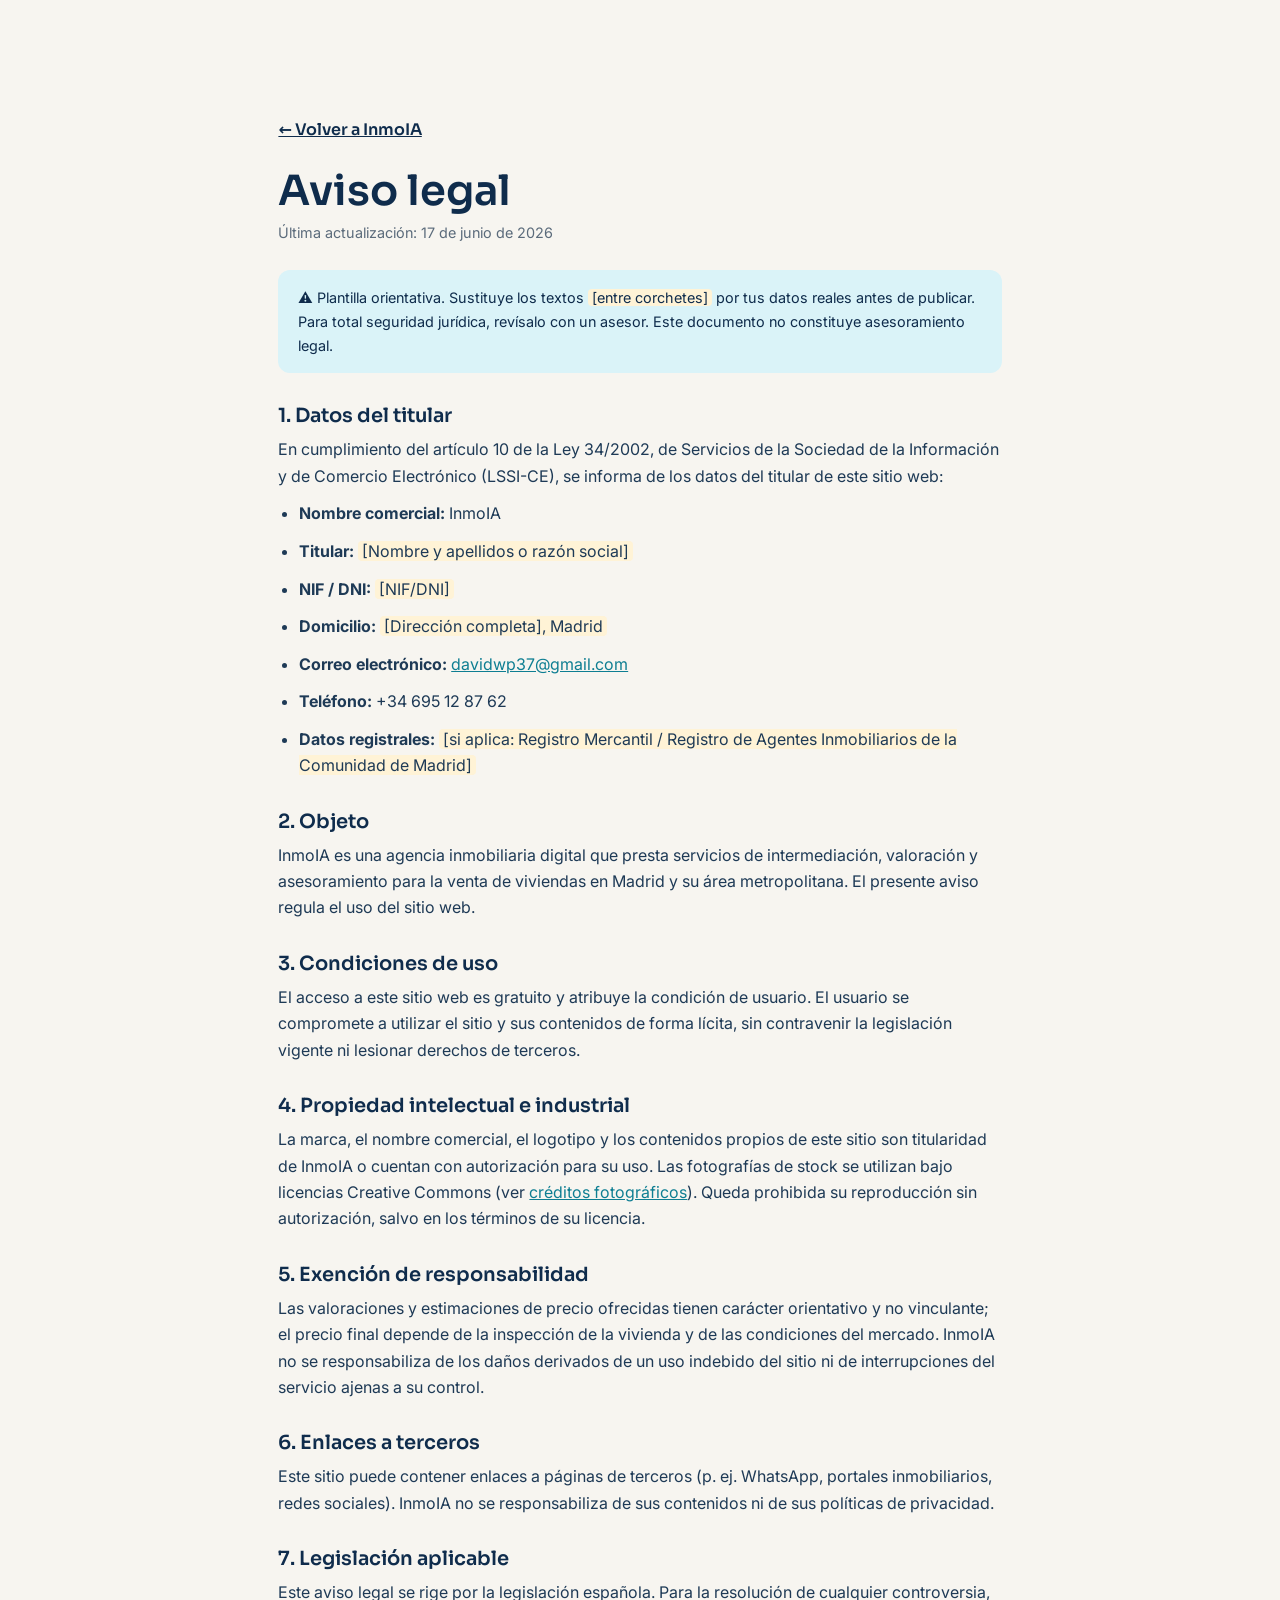
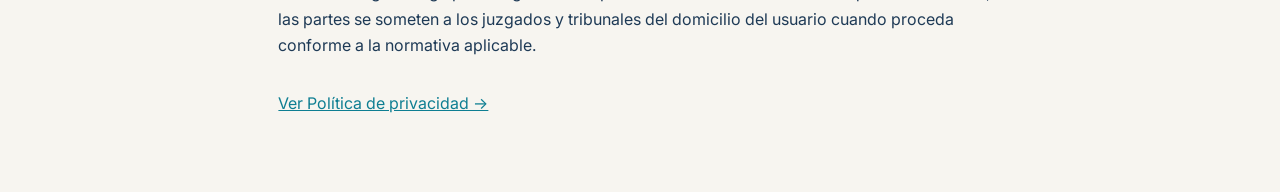
==== aviso-legal.html @ d928635d "Add InmoIA static website (v5) Sitio estatico de InmoIA (HTML/CSS/JS) listo para desplegar en Hostin" ====
<!doctype html>
<html lang="es">
<head>
  <meta charset="utf-8" />
  <meta name="viewport" content="width=device-width, initial-scale=1" />
  <title>Aviso legal · InmoIA</title>
  <meta name="description" content="Aviso legal de InmoIA, inmobiliaria digital en Madrid." />
  <link rel="icon" type="image/svg+xml" href="assets/logos/inmoia-logo-2.svg" />
  <link rel="preconnect" href="https://fonts.googleapis.com" />
  <link rel="preconnect" href="https://fonts.gstatic.com" crossorigin />
  <link href="https://fonts.googleapis.com/css2?family=Sora:wght@400;500;600;700&family=Inter:wght@400;500&display=swap" rel="stylesheet" />
  <link rel="stylesheet" href="styles.css?v=20260617" />
</head>
<body>
  <main class="legal-page">
    <a class="back-link" href="index.html">← Volver a InmoIA</a>
    <h1>Aviso legal</h1>
    <p class="updated">Última actualización: 17 de junio de 2026</p>

    <p class="note">⚠️ Plantilla orientativa. Sustituye los textos <span class="fill">[entre corchetes]</span>
      por tus datos reales antes de publicar. Para total seguridad jurídica, revísalo con un asesor.
      Este documento no constituye asesoramiento legal.</p>

    <h2>1. Datos del titular</h2>
    <p>En cumplimiento del artículo 10 de la Ley 34/2002, de Servicios de la Sociedad de la
      Información y de Comercio Electrónico (LSSI-CE), se informa de los datos del titular de este sitio web:</p>
    <ul>
      <li><strong>Nombre comercial:</strong> InmoIA</li>
      <li><strong>Titular:</strong> <span class="fill">[Nombre y apellidos o razón social]</span></li>
      <li><strong>NIF / DNI:</strong> <span class="fill">[NIF/DNI]</span></li>
      <li><strong>Domicilio:</strong> <span class="fill">[Dirección completa], Madrid</span></li>
      <li><strong>Correo electrónico:</strong> <a href="mailto:davidwp37@gmail.com">davidwp37@gmail.com</a></li>
      <li><strong>Teléfono:</strong> +34 695 12 87 62</li>
      <li><strong>Datos registrales:</strong> <span class="fill">[si aplica: Registro Mercantil / Registro de Agentes Inmobiliarios de la Comunidad de Madrid]</span></li>
    </ul>

    <h2>2. Objeto</h2>
    <p>InmoIA es una agencia inmobiliaria digital que presta servicios de intermediación,
      valoración y asesoramiento para la venta de viviendas en Madrid y su área metropolitana.
      El presente aviso regula el uso del sitio web.</p>

    <h2>3. Condiciones de uso</h2>
    <p>El acceso a este sitio web es gratuito y atribuye la condición de usuario. El usuario se
      compromete a utilizar el sitio y sus contenidos de forma lícita, sin contravenir la
      legislación vigente ni lesionar derechos de terceros.</p>

    <h2>4. Propiedad intelectual e industrial</h2>
    <p>La marca, el nombre comercial, el logotipo y los contenidos propios de este sitio son
      titularidad de InmoIA o cuentan con autorización para su uso. Las fotografías de stock se
      utilizan bajo licencias Creative Commons (ver <a href="creditos.html">créditos fotográficos</a>).
      Queda prohibida su reproducción sin autorización, salvo en los términos de su licencia.</p>

    <h2>5. Exención de responsabilidad</h2>
    <p>Las valoraciones y estimaciones de precio ofrecidas tienen carácter orientativo y no
      vinculante; el precio final depende de la inspección de la vivienda y de las condiciones del
      mercado. InmoIA no se responsabiliza de los daños derivados de un uso indebido del sitio ni
      de interrupciones del servicio ajenas a su control.</p>

    <h2>6. Enlaces a terceros</h2>
    <p>Este sitio puede contener enlaces a páginas de terceros (p. ej. WhatsApp, portales
      inmobiliarios, redes sociales). InmoIA no se responsabiliza de sus contenidos ni de sus
      políticas de privacidad.</p>

    <h2>7. Legislación aplicable</h2>
    <p>Este aviso legal se rige por la legislación española. Para la resolución de cualquier
      controversia, las partes se someten a los juzgados y tribunales del domicilio del usuario
      cuando proceda conforme a la normativa aplicable.</p>

    <p style="margin-top:2rem"><a href="privacidad.html">Ver Política de privacidad →</a></p>
  </main>
</body>
</html>
---- styles.css ----
/* =========================================================================
   InmoIA — Editorial Light Cream (paleta marca: navy + turquesa + crema)
   ========================================================================= */

:root {
  --bg:        #F7F5F0;
  --bg-2:      #EFEBE2;
  --paper:     #FFFFFF;
  --ink:       #0F2C4C;
  --ink-soft:  #1E3A56;
  --ink-mute:  #5B6B7B;
  --accent:    #22B8CF;
  --accent-deep:#0E7E92;
  --accent-soft:#DAF3F8;
  --wa:        #25D366;
  --wa-deep:   #1EAE57;
  --line:      rgba(15,44,76,0.12);
  --line-2:    rgba(15,44,76,0.20);

  --btn-radius: 10px;
  --radius:     14px;
  --radius-lg:  22px;
  --shadow:     0 18px 50px rgba(15,44,76,0.13);
  --shadow-sm:  0 6px 20px rgba(15,44,76,0.08);
  --maxw:       1180px;
  --header-h:   74px;
  --ease:       cubic-bezier(.22,.61,.36,1);

  --font-display: "Sora", "Segoe UI", system-ui, sans-serif;
  --font-body:    "Inter", "Segoe UI", system-ui, sans-serif;
}

* { box-sizing: border-box; margin: 0; padding: 0; }

html {
  overflow-x: clip;
  scroll-behavior: smooth;
  scroll-padding-top: calc(var(--header-h) + 12px);
  -webkit-text-size-adjust: 100%;
}
@media (prefers-reduced-motion: reduce) {
  html { scroll-behavior: auto; }
}

body {
  font-family: var(--font-body);
  color: var(--ink);
  background: var(--bg);
  line-height: 1.65;
  overflow-x: clip;
  -webkit-font-smoothing: antialiased;
}

img { max-width: 100%; display: block; }
a { color: inherit; text-decoration: none; }

h1, h2, h3, h4 { font-family: var(--font-display); font-weight: 600; line-height: 1.1; color: var(--ink); }
em { font-style: normal; color: var(--accent-deep); }

.container { width: 100%; max-width: var(--maxw); margin-inline: auto; padding-inline: clamp(1.1rem, 4vw, 2.4rem); }

.skip-link {
  position: absolute; left: -999px; top: 0; z-index: 200;
  background: var(--ink); color: #fff; padding: .7rem 1.1rem; border-radius: 0 0 8px 0;
}
.skip-link:focus { left: 0; }

:focus-visible { outline: 3px solid var(--accent); outline-offset: 2px; border-radius: 4px; }

/* ---------- Eyebrow / titles ---------- */
.eyebrow {
  display: inline-block; font-family: var(--font-display); font-weight: 600;
  font-size: .78rem; letter-spacing: .14em; text-transform: uppercase;
  color: var(--accent-deep); margin-bottom: 1rem;
}
.eyebrow--light { color: #9fe6f2; }
.section-title { font-size: clamp(1.7rem, 3.6vw, 2.7rem); max-width: 20ch; text-wrap: balance; }
.section-lead { color: var(--ink-mute); font-size: 1.08rem; max-width: 56ch; margin-top: .9rem; }

/* ---------- Buttons ---------- */
.btn {
  display: inline-flex; align-items: center; justify-content: center; gap: .55rem;
  font-family: var(--font-display); font-weight: 600; font-size: 1rem;
  padding: .9rem 1.5rem; border-radius: var(--btn-radius); border: 1.5px solid transparent;
  cursor: pointer; transition: transform .25s var(--ease), background .25s var(--ease), box-shadow .25s var(--ease), color .25s var(--ease);
  text-align: center; line-height: 1.15;
}
.btn-primary { background: var(--ink); color: #fff; }
.btn-primary:hover { background: var(--ink-soft); transform: translateY(-2px); box-shadow: var(--shadow-sm); }
.btn-whatsapp { background: var(--wa); color: #fff; }
.btn-whatsapp:hover { background: var(--wa-deep); transform: translateY(-2px); box-shadow: var(--shadow-sm); }
.btn-ghost { background: transparent; border-color: rgba(255,255,255,.55); color: #fff; }
.btn-ghost:hover { background: rgba(255,255,255,.12); transform: translateY(-2px); }
.btn-block { width: 100%; }
.btn-lg { padding: 1.05rem 1.9rem; font-size: 1.06rem; }
.wa-ico { flex: none; }

/* ---------- Header ---------- */
.site-header {
  position: fixed; top: 0; left: 0; right: 0; z-index: 100;
  height: var(--header-h);
  background: rgba(247,245,240,.92);
  backdrop-filter: blur(10px); -webkit-backdrop-filter: blur(10px);
  border-bottom: 1px solid var(--line);
  transition: background .3s var(--ease), border-color .3s var(--ease);
}
.header-inner { height: 100%; display: flex; align-items: center; justify-content: space-between; gap: 1rem; }
.brand { display: inline-flex; align-items: center; }
.brand-logo { height: 38px; width: auto; }
.brand-logo--light { display: none; }

.nav { display: flex; align-items: center; gap: 1.7rem; }
.nav a {
  font-family: var(--font-display); font-weight: 500; font-size: .96rem; color: var(--ink-soft);
  position: relative; padding: .3rem 0;
}
.nav a::after {
  content: ""; position: absolute; left: 0; bottom: -2px; height: 2px; width: 0;
  background: var(--accent); transition: width .28s var(--ease);
}
.nav a:hover { color: var(--ink); }
.nav a:hover::after { width: 100%; }

.header-cta { padding: .62rem 1.1rem; font-size: .95rem; }

.nav-toggle { display: none; background: none; border: 0; cursor: pointer; width: 44px; height: 44px; flex-direction: column; gap: 5px; align-items: center; justify-content: center; }
.nav-toggle span { width: 24px; height: 2px; background: var(--ink); transition: transform .3s var(--ease), opacity .3s var(--ease); }

/* Header over hero (transparent, white) — added by JS; default is solid (robust) */
.site-header.at-hero { background: transparent; border-color: transparent; }
.site-header.at-hero .brand-logo--dark { display: none; }
.site-header.at-hero .brand-logo--light { display: block; }
.site-header.at-hero .nav a { color: rgba(255,255,255,.9); }
.site-header.at-hero .nav a:hover { color: #fff; }
.site-header.at-hero .nav-toggle span { background: #fff; }
.site-header.at-hero .header-cta { background: #fff; color: var(--ink); }
.site-header.at-hero .header-cta:hover { background: var(--accent-soft); }

/* ---------- Hero ---------- */
.hero {
  position: relative; min-height: 100vh; min-height: 100svh;
  display: flex; align-items: center;
  padding-top: calc(var(--header-h) + 2.4rem); padding-bottom: 3rem;
  color: #fff; overflow: hidden;
}
.hero-bg { position: absolute; inset: 0; width: 100%; height: 100%; object-fit: cover; filter: saturate(.92) contrast(1.02); z-index: 0; }
.hero-overlay {
  position: absolute; inset: 0; z-index: 1;
  background:
    linear-gradient(110deg, rgba(15,44,76,.93) 0%, rgba(15,44,76,.82) 38%, rgba(15,44,76,.50) 70%, rgba(15,44,76,.30) 100%),
    linear-gradient(0deg, rgba(15,44,76,.55), rgba(15,44,76,0) 45%);
}
.hero-grid { position: relative; z-index: 2; display: grid; grid-template-columns: 1.15fr .85fr; gap: clamp(1.6rem, 4vw, 3.4rem); align-items: center; width: 100%; }
.hero-copy { max-width: 36rem; }
.hero-title { font-size: clamp(2.2rem, 5.4vw, 4rem); font-weight: 700; text-wrap: balance; color: #fff; }
.hero-title em { color: #6fdcec; }
.hero-sub { margin-top: 1.2rem; font-size: clamp(1.02rem, 1.6vw, 1.2rem); color: rgba(255,255,255,.9); max-width: 34rem; }
.hero-points { list-style: none; display: flex; flex-wrap: wrap; gap: 1.1rem; margin-top: 1.6rem; }
.hero-points li { font-family: var(--font-display); font-weight: 500; font-size: .98rem; display: inline-flex; align-items: center; gap: .5rem; color: #fff; }
.tick { display: inline-grid; place-items: center; width: 22px; height: 22px; border-radius: 50%; background: var(--accent); color: var(--ink); font-size: .8rem; font-weight: 700; flex: none; }

/* ---------- Form card ---------- */
.form-card { background: var(--paper); color: var(--ink); border-radius: var(--radius-lg); padding: clamp(1.4rem, 2.6vw, 2rem); box-shadow: var(--shadow); border: 1px solid rgba(255,255,255,.6); }
.form-title { font-size: 1.4rem; }
.form-sub { color: var(--ink-mute); font-size: .96rem; margin-top: .35rem; margin-bottom: 1.1rem; }
.lead-form { display: flex; flex-direction: column; gap: .85rem; }
.lead-form label { display: flex; flex-direction: column; gap: .35rem; font-family: var(--font-display); font-weight: 500; font-size: .86rem; color: var(--ink-soft); }
.lead-form input[type="text"], .lead-form input[type="tel"], .lead-form input[type="email"] {
  font-family: var(--font-body); font-size: 1rem; color: var(--ink);
  padding: .8rem .95rem; border: 1.5px solid var(--line-2); border-radius: 10px; background: #fff;
  transition: border-color .2s var(--ease), box-shadow .2s var(--ease);
}
.lead-form input::placeholder { color: #9aa6b2; }
.lead-form input:focus { outline: none; border-color: var(--accent); box-shadow: 0 0 0 3px var(--accent-soft); }
.lead-form .opt { color: var(--ink-mute); font-weight: 400; }
.lead-form .hp { position: absolute !important; left: -9999px !important; width: 1px; height: 1px; opacity: 0; }
.lead-form .check { flex-direction: row; align-items: flex-start; gap: .55rem; font-weight: 400; font-family: var(--font-body); font-size: .82rem; color: var(--ink-mute); }
.lead-form .check input { margin-top: .2rem; accent-color: var(--accent-deep); width: 16px; height: 16px; flex: none; }
.lead-form .check a { color: var(--accent-deep); text-decoration: underline; }
.form-foot { font-size: .8rem; color: var(--ink-mute); text-align: center; margin-top: .2rem; }
.form-success { background: var(--accent-soft); color: var(--ink); border-radius: 10px; padding: .8rem 1rem; font-size: .92rem; text-align: center; }

/* ---------- Stats band ---------- */
.stats { background: var(--ink); color: #fff; }
.stats-row { display: grid; grid-template-columns: repeat(4, 1fr); gap: 1rem; padding-block: 2.2rem; }
.stat { text-align: center; border-right: 1px solid rgba(255,255,255,.14); padding-inline: .6rem; }
.stat:last-child { border-right: 0; }
.stat strong { display: block; font-family: var(--font-display); font-weight: 700; font-size: clamp(1.2rem, 2.4vw, 1.7rem); color: #fff; }
.stat span { display: block; font-size: .86rem; color: rgba(255,255,255,.72); margin-top: .2rem; }

/* ---------- Sections ---------- */
.section { padding-block: clamp(3.4rem, 8vw, 6rem); }
.section--alt { background: var(--bg-2); }

/* Steps */
.steps { display: grid; grid-template-columns: repeat(3, 1fr); gap: 1.4rem; margin-top: 2.4rem; }
.step { background: var(--paper); border: 1px solid var(--line); border-radius: var(--radius); padding: 1.8rem 1.6rem; box-shadow: var(--shadow-sm); }
.step-num { font-family: var(--font-display); font-weight: 700; font-size: 1.05rem; color: #fff; background: var(--accent); width: 46px; height: 46px; border-radius: 12px; display: grid; place-items: center; margin-bottom: 1.1rem; }
.step h3 { font-size: 1.22rem; margin-bottom: .5rem; }
.step p { color: var(--ink-mute); font-size: .98rem; }

/* Split (por qué) */
.split { display: grid; grid-template-columns: 1fr 1fr; gap: clamp(1.8rem, 4vw, 3.6rem); align-items: center; }
.split-media img { border-radius: var(--radius-lg); box-shadow: var(--shadow); aspect-ratio: 4/3; object-fit: cover; width: 100%; }
.split-copy p { color: var(--ink-mute); margin-top: 1rem; }
.feature-list { list-style: none; margin: 1.4rem 0 1.8rem; display: flex; flex-direction: column; gap: .7rem; }
.feature-list li { display: flex; align-items: center; gap: .7rem; font-weight: 500; font-family: var(--font-display); font-size: 1rem; color: var(--ink-soft); }
.feature-list .tick { background: var(--accent); }

/* Zonas */
.zonas-grid { display: grid; grid-template-columns: repeat(3, 1fr); gap: 1.4rem; margin-top: 2.4rem; }
.zona-card { background: var(--paper); border: 1px solid var(--line); border-radius: var(--radius); overflow: hidden; box-shadow: var(--shadow-sm); transition: transform .35s var(--ease), box-shadow .35s var(--ease); }
.zona-card img { aspect-ratio: 4/3; object-fit: cover; width: 100%; transition: transform .6s var(--ease); }
.zona-card:hover { transform: translateY(-6px); box-shadow: var(--shadow); }
.zona-card:hover img { transform: scale(1.06); }
.zona-body { padding: 1.2rem 1.3rem 1.5rem; }
.zona-body h3 { font-size: 1.3rem; margin-bottom: .35rem; }
.zona-body p { color: var(--ink-mute); font-size: .94rem; }
.zonas-extra { margin-top: 2rem; display: flex; flex-wrap: wrap; align-items: center; gap: .7rem 1rem; }
.zonas-extra-label { font-family: var(--font-display); font-weight: 600; color: var(--ink-soft); }
.chips { list-style: none; display: flex; flex-wrap: wrap; gap: .6rem; }
.chips li { background: var(--accent-soft); color: var(--accent-deep); border-radius: 999px; padding: .42rem .95rem; font-size: .88rem; font-weight: 500; font-family: var(--font-display); }

/* Testimonios */
.placeholder-note { font-size: .82rem; color: var(--ink-mute); font-style: italic; margin-top: .6rem; }
.testi-grid { display: grid; grid-template-columns: repeat(3, 1fr); gap: 1.4rem; margin-top: 2rem; }
.testi { background: var(--paper); border: 1px solid var(--line); border-radius: var(--radius); padding: 1.6rem; box-shadow: var(--shadow-sm); }
.stars { color: #E8B23A; letter-spacing: .12em; margin-bottom: .8rem; }
.testi blockquote { font-size: 1.04rem; color: var(--ink-soft); line-height: 1.55; }
.testi figcaption { margin-top: 1rem; font-family: var(--font-display); font-weight: 600; font-size: .9rem; color: var(--ink); }

/* FAQ */
.faq-wrap { max-width: 820px; }
.faq { margin-top: 2rem; border-top: 1px solid var(--line); }
.faq details { border-bottom: 1px solid var(--line); }
.faq summary { list-style: none; cursor: pointer; padding: 1.2rem .2rem; font-family: var(--font-display); font-weight: 600; font-size: 1.08rem; color: var(--ink); display: flex; justify-content: space-between; gap: 1rem; align-items: center; }
.faq summary::-webkit-details-marker { display: none; }
.faq summary::after { content: "+"; font-weight: 400; font-size: 1.5rem; color: var(--accent-deep); transition: transform .3s var(--ease); }
.faq details[open] summary::after { transform: rotate(45deg); }
.faq details p { padding: 0 .2rem 1.3rem; color: var(--ink-mute); max-width: 70ch; }

/* CTA final */
.cta-final { background: var(--ink); color: #fff; padding-block: clamp(3.4rem, 8vw, 5.4rem); }
.cta-inner { text-align: center; max-width: 720px; margin-inline: auto; }
.cta-final h2 { color: #fff; font-size: clamp(1.7rem, 3.6vw, 2.6rem); text-wrap: balance; }
.cta-final p { color: rgba(255,255,255,.8); margin-top: .9rem; font-size: 1.08rem; }
.cta-actions { display: flex; flex-wrap: wrap; gap: 1rem; justify-content: center; margin-top: 1.8rem; }

/* Footer */
.site-footer { background: #0A2138; color: rgba(255,255,255,.78); padding-block: 3rem 1.6rem; }
.footer-grid { display: grid; grid-template-columns: 1.6fr 1fr 1fr; gap: 2rem; padding-bottom: 2rem; border-bottom: 1px solid rgba(255,255,255,.12); }
.footer-logo { height: 40px; width: auto; margin-bottom: 1rem; }
.footer-tag { font-size: .95rem; max-width: 34ch; color: rgba(255,255,255,.72); }
.footer-col h4 { color: #fff; font-size: 1rem; margin-bottom: .9rem; }
.footer-col p { font-size: .94rem; margin-bottom: .5rem; }
.footer-col a:hover, .footer-legal a:hover { color: var(--accent); }
.footer-bottom { display: flex; flex-wrap: wrap; justify-content: space-between; gap: .8rem; padding-top: 1.4rem; font-size: .85rem; color: rgba(255,255,255,.6); }
.footer-legal a { color: rgba(255,255,255,.7); }

/* WhatsApp flotante */
.wa-float {
  position: fixed; right: 18px; bottom: 18px; z-index: 90;
  width: 58px; height: 58px; border-radius: 50%; background: var(--wa); color: #fff;
  display: grid; place-items: center; box-shadow: 0 10px 26px rgba(37,211,102,.45);
  transition: transform .25s var(--ease), background .25s var(--ease);
}
.wa-float:hover { transform: scale(1.08); background: var(--wa-deep); }

/* ---------- Páginas legales ---------- */
.legal-page { max-width: 800px; margin-inline: auto; padding: calc(var(--header-h) + 2.6rem) clamp(1.1rem, 4vw, 2.4rem) 4rem; }
.legal-page .back-link { display: inline-flex; align-items: center; gap: .4rem; margin-bottom: 1.6rem; font-family: var(--font-display); font-weight: 600; color: var(--ink); }
.legal-page .back-link:hover { color: var(--accent-deep); }
.legal-page h1 { font-size: clamp(1.8rem, 4vw, 2.6rem); margin-bottom: .4rem; }
.legal-page .updated { color: var(--ink-mute); font-size: .9rem; margin-bottom: 1.6rem; }
.legal-page h2 { font-size: 1.22rem; margin: 2rem 0 .6rem; }
.legal-page p, .legal-page li { color: var(--ink-soft); margin-bottom: .7rem; }
.legal-page ul { padding-left: 1.3rem; }
.legal-page a { color: var(--accent-deep); text-decoration: underline; }
.legal-page .note { background: var(--accent-soft); border-radius: 12px; padding: 1rem 1.2rem; font-size: .9rem; color: var(--ink); margin-bottom: 1.6rem; }
.legal-page .fill { background: #FFF3D6; border-radius: 4px; padding: 0 .25rem; }

/* ---------- Reveal on scroll ---------- */
.reveal { opacity: 0; transform: translateY(28px); transition: opacity .7s var(--ease), transform .7s var(--ease); }
.reveal.is-visible { opacity: 1; transform: none; }
.reveal[data-split] { opacity: 1; transform: none; }   /* defensive (gotcha A.4.5) */
.steps .reveal:nth-child(2), .zonas-grid .reveal:nth-child(2), .testi-grid .reveal:nth-child(2) { transition-delay: .1s; }
.steps .reveal:nth-child(3), .zonas-grid .reveal:nth-child(3), .testi-grid .reveal:nth-child(3) { transition-delay: .2s; }

/* =========================================================================
   Responsive
   ========================================================================= */
@media (max-width: 980px) {
  .hero-grid { grid-template-columns: 1fr; gap: 2rem; }
  .hero-copy { max-width: 40rem; }
  .split { grid-template-columns: 1fr; }
  .split-media { order: -1; }
}

@media (max-width: 880px) {
  .nav, .header-cta { display: none; }
  .nav-toggle { display: flex; }

  .site-header.nav-open { background: var(--paper); border-color: var(--line); }
  .site-header.nav-open .brand-logo--dark { display: block; }
  .site-header.nav-open .brand-logo--light { display: none; }
  .site-header.nav-open .nav-toggle span { background: var(--ink); }
  .site-header.nav-open .nav {
    display: flex; flex-direction: column; align-items: flex-start; gap: .2rem;
    position: absolute; top: var(--header-h); left: 0; right: 0;
    background: var(--paper); border-bottom: 1px solid var(--line);
    padding: .6rem clamp(1.1rem, 4vw, 2.4rem) 1.1rem; box-shadow: var(--shadow);
  }
  .site-header.nav-open .nav a { color: var(--ink-soft); width: 100%; padding: .7rem 0; border-bottom: 1px solid var(--line); }
  .nav-toggle[aria-expanded="true"] span:nth-child(1) { transform: translateY(7px) rotate(45deg); }
  .nav-toggle[aria-expanded="true"] span:nth-child(2) { opacity: 0; }
  .nav-toggle[aria-expanded="true"] span:nth-child(3) { transform: translateY(-7px) rotate(-45deg); }
}

@media (max-width: 760px) {
  .steps, .zonas-grid, .testi-grid { grid-template-columns: 1fr; }
  .stats-row { grid-template-columns: repeat(2, 1fr); gap: 1.2rem; }
  .stat:nth-child(2) { border-right: 0; }
  .footer-grid { grid-template-columns: 1fr; gap: 1.6rem; }
}

@media (max-width: 480px) {
  .hero { padding-top: calc(var(--header-h) + 1.4rem); }
  .hero-points { gap: .7rem 1.1rem; }
  .btn { width: 100%; }
  .cta-actions .btn { width: 100%; }
}
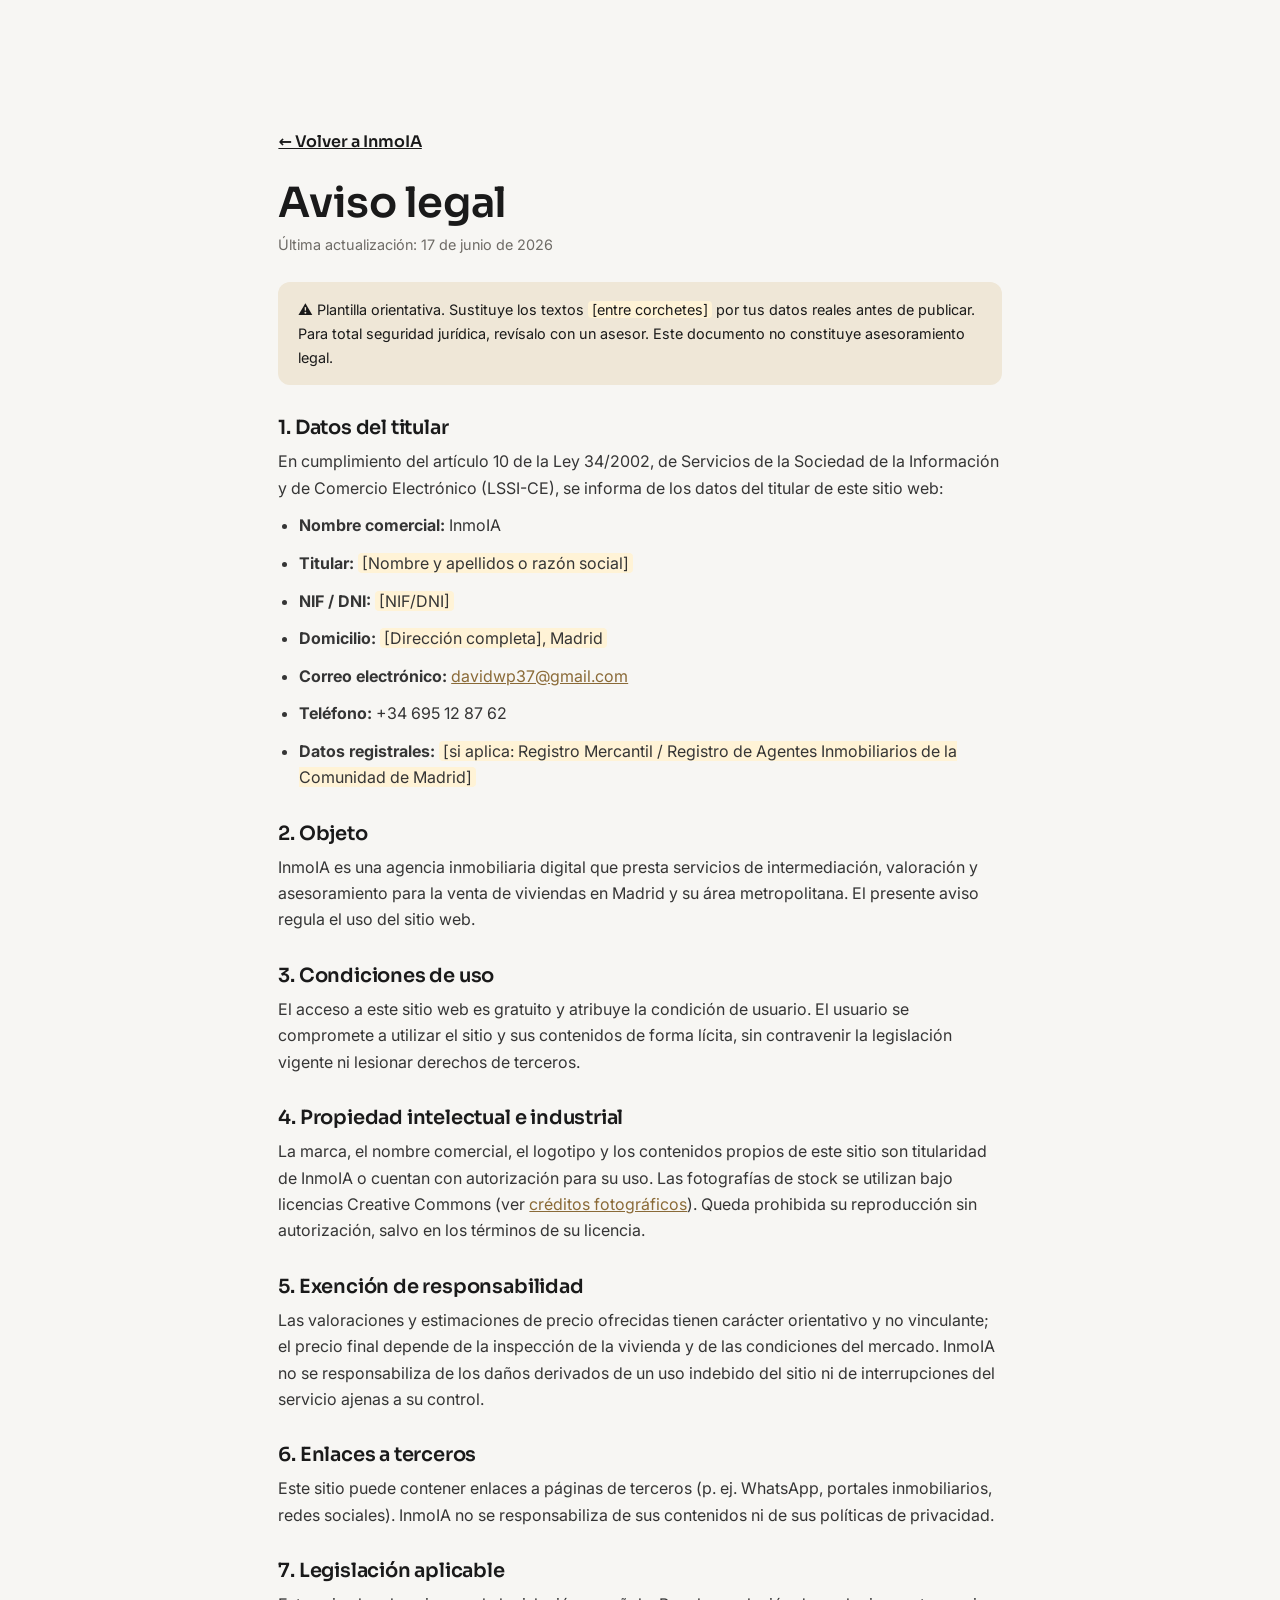
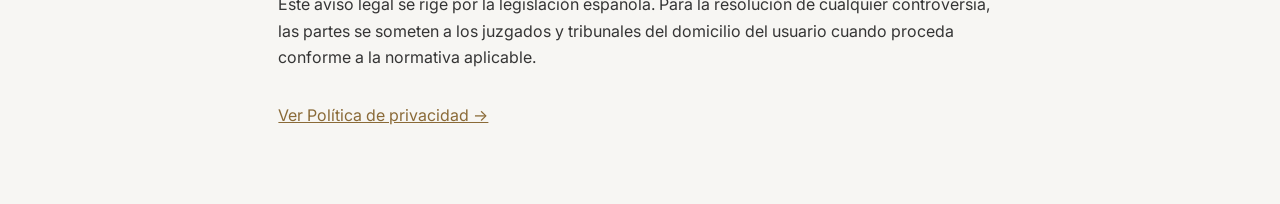
==== commit 96a2af28: "Unifica los estilos en un unico styles.css - Fusiona styles_v4.css + styles_v5.css + estilos de pagi" ====
--- a/aviso-legal.html
+++ b/aviso-legal.html
@@ -5,11 +5,11 @@
   <meta name="viewport" content="width=device-width, initial-scale=1" />
   <title>Aviso legal · InmoIA</title>
   <meta name="description" content="Aviso legal de InmoIA, inmobiliaria digital en Madrid." />
-  <link rel="icon" type="image/svg+xml" href="assets/logos/inmoia-logo-2.svg" />
+  <link rel="icon" type="image/svg+xml" href="assets/logos/inmoia-icon.svg?v=2" />
   <link rel="preconnect" href="https://fonts.googleapis.com" />
   <link rel="preconnect" href="https://fonts.gstatic.com" crossorigin />
   <link href="https://fonts.googleapis.com/css2?family=Sora:wght@400;500;600;700&family=Inter:wght@400;500&display=swap" rel="stylesheet" />
-  <link rel="stylesheet" href="styles.css?v=20260617" />
+  <link rel="stylesheet" href="styles.css?v=20260626" />
 </head>
 <body>
   <main class="legal-page">
--- a/styles.css
+++ b/styles.css
@@ -1,29 +1,34 @@
+/* InmoIA - styles.css UNIFICADO (v4 + v5 + paginas legales). Versiones previas archivadas en versiones-antiguas/. */
+
 /* =========================================================================
-   InmoIA — Editorial Light Cream (paleta marca: navy + turquesa + crema)
+   InmoIA v4 — Modern neutral premium (foto protagonista + blanco + acento oro sutil)
+   Mismas clases que styles.css; cambia la PIEL para evaluar el estilo.
    ========================================================================= */
 
 :root {
-  --bg:        #F7F5F0;
-  --bg-2:      #EFEBE2;
+  --bg:        #F7F6F3;
+  --bg-2:      #EDEBE6;
   --paper:     #FFFFFF;
-  --ink:       #0F2C4C;
-  --ink-soft:  #1E3A56;
-  --ink-mute:  #5B6B7B;
-  --accent:    #22B8CF;
-  --accent-deep:#0E7E92;
-  --accent-soft:#DAF3F8;
+  --dark:      #181818;
+  --ink:       #1A1A1A;
+  --ink-soft:  #353535;
+  --ink-mute:  #6E6B66;
+  --accent:    #B0894F;
+  --accent-deep:#8A6A37;
+  --accent-soft:#EFE7D7;
+  --gold-line: rgba(176,137,79,0.5);
   --wa:        #25D366;
   --wa-deep:   #1EAE57;
-  --line:      rgba(15,44,76,0.12);
-  --line-2:    rgba(15,44,76,0.20);
-
-  --btn-radius: 10px;
-  --radius:     14px;
-  --radius-lg:  22px;
-  --shadow:     0 18px 50px rgba(15,44,76,0.13);
-  --shadow-sm:  0 6px 20px rgba(15,44,76,0.08);
+  --line:      rgba(26,26,26,0.12);
+  --line-2:    rgba(26,26,26,0.20);
+
+  --btn-radius: 4px;
+  --radius:     8px;
+  --radius-lg:  12px;
+  --shadow:     0 24px 60px rgba(26,26,26,0.14);
+  --shadow-sm:  0 8px 26px rgba(26,26,26,0.08);
   --maxw:       1180px;
-  --header-h:   74px;
+  --header-h:   78px;
   --ease:       cubic-bezier(.22,.61,.36,1);
 
   --font-display: "Sora", "Segoe UI", system-ui, sans-serif;
@@ -32,101 +37,58 @@
 
 * { box-sizing: border-box; margin: 0; padding: 0; }
 
-html {
-  overflow-x: clip;
-  scroll-behavior: smooth;
-  scroll-padding-top: calc(var(--header-h) + 12px);
-  -webkit-text-size-adjust: 100%;
-}
-@media (prefers-reduced-motion: reduce) {
-  html { scroll-behavior: auto; }
-}
-
-body {
-  font-family: var(--font-body);
-  color: var(--ink);
-  background: var(--bg);
-  line-height: 1.65;
-  overflow-x: clip;
-  -webkit-font-smoothing: antialiased;
-}
+html { overflow-x: clip; scroll-behavior: smooth; scroll-padding-top: calc(var(--header-h) + 12px); -webkit-text-size-adjust: 100%; }
+@media (prefers-reduced-motion: reduce) { html { scroll-behavior: auto; } }
+
+body { font-family: var(--font-body); color: var(--ink); background: var(--bg); line-height: 1.65; overflow-x: clip; -webkit-font-smoothing: antialiased; }
 
 img { max-width: 100%; display: block; }
 a { color: inherit; text-decoration: none; }
 
-h1, h2, h3, h4 { font-family: var(--font-display); font-weight: 600; line-height: 1.1; color: var(--ink); }
-em { font-style: normal; color: var(--accent-deep); }
-
-.container { width: 100%; max-width: var(--maxw); margin-inline: auto; padding-inline: clamp(1.1rem, 4vw, 2.4rem); }
-
-.skip-link {
-  position: absolute; left: -999px; top: 0; z-index: 200;
-  background: var(--ink); color: #fff; padding: .7rem 1.1rem; border-radius: 0 0 8px 0;
-}
+h1, h2, h3, h4 { font-family: var(--font-display); font-weight: 600; line-height: 1.1; color: var(--ink); letter-spacing: -0.01em; }
+em { font-style: normal; }
+
+.container { width: 100%; max-width: var(--maxw); margin-inline: auto; padding-inline: clamp(1.1rem, 4vw, 2.6rem); }
+
+.skip-link { position: absolute; left: -999px; top: 0; z-index: 200; background: var(--ink); color: #fff; padding: .7rem 1.1rem; }
 .skip-link:focus { left: 0; }
-
-:focus-visible { outline: 3px solid var(--accent); outline-offset: 2px; border-radius: 4px; }
+:focus-visible { outline: 2px solid var(--accent); outline-offset: 3px; }
 
 /* ---------- Eyebrow / titles ---------- */
-.eyebrow {
-  display: inline-block; font-family: var(--font-display); font-weight: 600;
-  font-size: .78rem; letter-spacing: .14em; text-transform: uppercase;
-  color: var(--accent-deep); margin-bottom: 1rem;
-}
-.eyebrow--light { color: #9fe6f2; }
-.section-title { font-size: clamp(1.7rem, 3.6vw, 2.7rem); max-width: 20ch; text-wrap: balance; }
-.section-lead { color: var(--ink-mute); font-size: 1.08rem; max-width: 56ch; margin-top: .9rem; }
+.eyebrow { display: inline-block; font-family: var(--font-body); font-weight: 600; font-size: .74rem; letter-spacing: .22em; text-transform: uppercase; color: var(--accent-deep); margin-bottom: 1rem; }
+.eyebrow--light { color: #E7C998; }
+.section-title { font-size: clamp(1.8rem, 3.8vw, 2.8rem); font-weight: 600; max-width: 20ch; text-wrap: balance; }
+.section-lead { color: var(--ink-mute); font-size: 1.1rem; max-width: 56ch; margin-top: 1rem; }
 
 /* ---------- Buttons ---------- */
-.btn {
-  display: inline-flex; align-items: center; justify-content: center; gap: .55rem;
-  font-family: var(--font-display); font-weight: 600; font-size: 1rem;
-  padding: .9rem 1.5rem; border-radius: var(--btn-radius); border: 1.5px solid transparent;
-  cursor: pointer; transition: transform .25s var(--ease), background .25s var(--ease), box-shadow .25s var(--ease), color .25s var(--ease);
-  text-align: center; line-height: 1.15;
-}
+.btn { display: inline-flex; align-items: center; justify-content: center; gap: .55rem; font-family: var(--font-body); font-weight: 600; font-size: .94rem; letter-spacing: .02em; padding: .95rem 1.7rem; border-radius: var(--btn-radius); border: 1px solid transparent; cursor: pointer; transition: transform .25s var(--ease), background .25s var(--ease), color .25s var(--ease), border-color .25s var(--ease); text-align: center; line-height: 1.15; }
 .btn-primary { background: var(--ink); color: #fff; }
-.btn-primary:hover { background: var(--ink-soft); transform: translateY(-2px); box-shadow: var(--shadow-sm); }
+.btn-primary:hover { background: var(--accent); color: var(--dark); transform: translateY(-2px); }
 .btn-whatsapp { background: var(--wa); color: #fff; }
-.btn-whatsapp:hover { background: var(--wa-deep); transform: translateY(-2px); box-shadow: var(--shadow-sm); }
-.btn-ghost { background: transparent; border-color: rgba(255,255,255,.55); color: #fff; }
-.btn-ghost:hover { background: rgba(255,255,255,.12); transform: translateY(-2px); }
+.btn-whatsapp:hover { background: var(--wa-deep); transform: translateY(-2px); }
+.btn-ghost { background: transparent; border-color: rgba(255,255,255,.6); color: #fff; }
+.btn-ghost:hover { background: rgba(255,255,255,.12); border-color: #fff; transform: translateY(-2px); }
 .btn-block { width: 100%; }
-.btn-lg { padding: 1.05rem 1.9rem; font-size: 1.06rem; }
+.btn-lg { padding: 1.1rem 2.1rem; font-size: 1rem; }
 .wa-ico { flex: none; }
 
 /* ---------- Header ---------- */
-.site-header {
-  position: fixed; top: 0; left: 0; right: 0; z-index: 100;
-  height: var(--header-h);
-  background: rgba(247,245,240,.92);
-  backdrop-filter: blur(10px); -webkit-backdrop-filter: blur(10px);
-  border-bottom: 1px solid var(--line);
-  transition: background .3s var(--ease), border-color .3s var(--ease);
-}
+.site-header { position: fixed; top: 0; left: 0; right: 0; z-index: 100; height: var(--header-h); background: rgba(247,246,243,.9); backdrop-filter: blur(10px); -webkit-backdrop-filter: blur(10px); border-bottom: 1px solid var(--line); transition: background .3s var(--ease), border-color .3s var(--ease); }
 .header-inner { height: 100%; display: flex; align-items: center; justify-content: space-between; gap: 1rem; }
 .brand { display: inline-flex; align-items: center; }
 .brand-logo { height: 38px; width: auto; }
 .brand-logo--light { display: none; }
 
-.nav { display: flex; align-items: center; gap: 1.7rem; }
-.nav a {
-  font-family: var(--font-display); font-weight: 500; font-size: .96rem; color: var(--ink-soft);
-  position: relative; padding: .3rem 0;
-}
-.nav a::after {
-  content: ""; position: absolute; left: 0; bottom: -2px; height: 2px; width: 0;
-  background: var(--accent); transition: width .28s var(--ease);
-}
+.nav { display: flex; align-items: center; gap: 1.9rem; }
+.nav a { font-family: var(--font-body); font-weight: 500; font-size: .82rem; letter-spacing: .04em; text-transform: uppercase; color: var(--ink-soft); position: relative; padding: .3rem 0; }
+.nav a::after { content: ""; position: absolute; left: 0; bottom: -3px; height: 1.5px; width: 0; background: var(--accent); transition: width .28s var(--ease); }
 .nav a:hover { color: var(--ink); }
 .nav a:hover::after { width: 100%; }
-
-.header-cta { padding: .62rem 1.1rem; font-size: .95rem; }
+.header-cta { padding: .62rem 1.2rem; font-size: .82rem; }
 
 .nav-toggle { display: none; background: none; border: 0; cursor: pointer; width: 44px; height: 44px; flex-direction: column; gap: 5px; align-items: center; justify-content: center; }
 .nav-toggle span { width: 24px; height: 2px; background: var(--ink); transition: transform .3s var(--ease), opacity .3s var(--ease); }
 
-/* Header over hero (transparent, white) — added by JS; default is solid (robust) */
 .site-header.at-hero { background: transparent; border-color: transparent; }
 .site-header.at-hero .brand-logo--dark { display: none; }
 .site-header.at-hero .brand-logo--light { display: block; }
@@ -134,137 +96,297 @@
 .site-header.at-hero .nav a:hover { color: #fff; }
 .site-header.at-hero .nav-toggle span { background: #fff; }
 .site-header.at-hero .header-cta { background: #fff; color: var(--ink); }
-.site-header.at-hero .header-cta:hover { background: var(--accent-soft); }
-
-/* ---------- Hero ---------- */
-.hero {
-  position: relative; min-height: 100vh; min-height: 100svh;
-  display: flex; align-items: center;
-  padding-top: calc(var(--header-h) + 2.4rem); padding-bottom: 3rem;
-  color: #fff; overflow: hidden;
-}
-.hero-bg { position: absolute; inset: 0; width: 100%; height: 100%; object-fit: cover; filter: saturate(.92) contrast(1.02); z-index: 0; }
+.site-header.at-hero .header-cta:hover { background: var(--accent); color: var(--dark); }
+
+/* ---------- Hero (foto protagonista, velo ligero) ---------- */
+.hero { position: relative; min-height: 100vh; min-height: 100svh; display: flex; align-items: center; padding-top: calc(var(--header-h) + 2.4rem); padding-bottom: 3rem; color: #fff; overflow: hidden; }
+.hero-bg { position: absolute; inset: 0; width: 100%; height: 100%; object-fit: cover; z-index: 0; }
 .hero-overlay {
   position: absolute; inset: 0; z-index: 1;
   background:
-    linear-gradient(110deg, rgba(15,44,76,.93) 0%, rgba(15,44,76,.82) 38%, rgba(15,44,76,.50) 70%, rgba(15,44,76,.30) 100%),
-    linear-gradient(0deg, rgba(15,44,76,.55), rgba(15,44,76,0) 45%);
-}
-.hero-grid { position: relative; z-index: 2; display: grid; grid-template-columns: 1.15fr .85fr; gap: clamp(1.6rem, 4vw, 3.4rem); align-items: center; width: 100%; }
-.hero-copy { max-width: 36rem; }
-.hero-title { font-size: clamp(2.2rem, 5.4vw, 4rem); font-weight: 700; text-wrap: balance; color: #fff; }
-.hero-title em { color: #6fdcec; }
-.hero-sub { margin-top: 1.2rem; font-size: clamp(1.02rem, 1.6vw, 1.2rem); color: rgba(255,255,255,.9); max-width: 34rem; }
-.hero-points { list-style: none; display: flex; flex-wrap: wrap; gap: 1.1rem; margin-top: 1.6rem; }
-.hero-points li { font-family: var(--font-display); font-weight: 500; font-size: .98rem; display: inline-flex; align-items: center; gap: .5rem; color: #fff; }
-.tick { display: inline-grid; place-items: center; width: 22px; height: 22px; border-radius: 50%; background: var(--accent); color: var(--ink); font-size: .8rem; font-weight: 700; flex: none; }
+    linear-gradient(95deg, rgba(15,15,15,.78) 0%, rgba(15,15,15,.5) 38%, rgba(15,15,15,.16) 66%, rgba(15,15,15,.04) 100%),
+    linear-gradient(180deg, rgba(15,15,15,0) 55%, rgba(15,15,15,.4) 100%);
+}
+.hero-grid { position: relative; z-index: 2; display: grid; grid-template-columns: 1.12fr .88fr; gap: clamp(1.6rem, 4vw, 3.6rem); align-items: center; width: 100%; }
+.hero-copy { max-width: 38rem; }
+.hero-title { font-family: var(--font-display); font-size: clamp(2.4rem, 5.6vw, 4.4rem); font-weight: 700; line-height: 1.05; letter-spacing: -0.02em; text-wrap: balance; color: #fff; text-shadow: 0 2px 24px rgba(0,0,0,.45); }
+.hero-title em { font-style: normal; color: #fff; box-shadow: inset 0 -0.12em 0 var(--accent); }
+.hero-sub { font-family: var(--font-body); margin-top: 1.3rem; font-size: clamp(1.02rem, 1.5vw, 1.2rem); color: rgba(255,255,255,.92); max-width: 34rem; line-height: 1.65; text-shadow: 0 1px 16px rgba(0,0,0,.4); }
+.hero-points { list-style: none; display: flex; flex-wrap: wrap; gap: 1.1rem 1.6rem; margin-top: 1.7rem; }
+.hero-points li { font-family: var(--font-body); font-weight: 500; font-size: .95rem; display: inline-flex; align-items: center; gap: .55rem; color: #fff; text-shadow: 0 1px 12px rgba(0,0,0,.4); }
+.tick { display: inline-grid; place-items: center; width: 22px; height: 22px; border-radius: 50%; background: var(--accent); color: var(--dark); font-size: .74rem; font-weight: 700; flex: none; }
 
 /* ---------- Form card ---------- */
-.form-card { background: var(--paper); color: var(--ink); border-radius: var(--radius-lg); padding: clamp(1.4rem, 2.6vw, 2rem); box-shadow: var(--shadow); border: 1px solid rgba(255,255,255,.6); }
-.form-title { font-size: 1.4rem; }
-.form-sub { color: var(--ink-mute); font-size: .96rem; margin-top: .35rem; margin-bottom: 1.1rem; }
+.form-card { background: var(--paper); color: var(--ink); border-radius: var(--radius-lg); padding: clamp(1.5rem, 2.6vw, 2.1rem); box-shadow: var(--shadow); border: 1px solid var(--line); }
+.form-title { font-size: 1.55rem; font-weight: 600; line-height: 1.12; }
+.form-sub { font-family: var(--font-body); color: var(--ink-mute); font-size: .95rem; margin-top: .35rem; margin-bottom: 1.2rem; }
 .lead-form { display: flex; flex-direction: column; gap: .85rem; }
-.lead-form label { display: flex; flex-direction: column; gap: .35rem; font-family: var(--font-display); font-weight: 500; font-size: .86rem; color: var(--ink-soft); }
+.lead-form label { display: flex; flex-direction: column; gap: .35rem; font-family: var(--font-body); font-weight: 600; font-size: .72rem; letter-spacing: .08em; text-transform: uppercase; color: var(--ink-soft); }
 .lead-form input[type="text"], .lead-form input[type="tel"], .lead-form input[type="email"] {
-  font-family: var(--font-body); font-size: 1rem; color: var(--ink);
-  padding: .8rem .95rem; border: 1.5px solid var(--line-2); border-radius: 10px; background: #fff;
+  font-family: var(--font-body); font-size: 1rem; color: var(--ink); text-transform: none; letter-spacing: 0;
+  padding: .82rem .95rem; border: 1px solid var(--line-2); border-radius: 6px; background: #fff;
   transition: border-color .2s var(--ease), box-shadow .2s var(--ease);
 }
-.lead-form input::placeholder { color: #9aa6b2; }
+.lead-form input::placeholder { color: #aaa39a; }
 .lead-form input:focus { outline: none; border-color: var(--accent); box-shadow: 0 0 0 3px var(--accent-soft); }
+.lead-form .check { flex-direction: row; align-items: flex-start; gap: .55rem; font-weight: 400; font-size: .78rem; letter-spacing: 0; text-transform: none; color: var(--ink-mute); }
+.lead-form .check input { margin-top: .2rem; accent-color: var(--accent-deep); width: 16px; height: 16px; flex: none; }
+.lead-form .check a { color: var(--accent-deep); text-decoration: underline; }
 .lead-form .opt { color: var(--ink-mute); font-weight: 400; }
 .lead-form .hp { position: absolute !important; left: -9999px !important; width: 1px; height: 1px; opacity: 0; }
-.lead-form .check { flex-direction: row; align-items: flex-start; gap: .55rem; font-weight: 400; font-family: var(--font-body); font-size: .82rem; color: var(--ink-mute); }
-.lead-form .check input { margin-top: .2rem; accent-color: var(--accent-deep); width: 16px; height: 16px; flex: none; }
-.lead-form .check a { color: var(--accent-deep); text-decoration: underline; }
-.form-foot { font-size: .8rem; color: var(--ink-mute); text-align: center; margin-top: .2rem; }
-.form-success { background: var(--accent-soft); color: var(--ink); border-radius: 10px; padding: .8rem 1rem; font-size: .92rem; text-align: center; }
+.form-foot { font-family: var(--font-body); font-size: .78rem; color: var(--ink-mute); text-align: center; margin-top: .2rem; }
+.form-success { background: var(--accent-soft); color: var(--ink); border-radius: 6px; padding: .8rem 1rem; font-size: .92rem; text-align: center; }
 
 /* ---------- Stats band ---------- */
-.stats { background: var(--ink); color: #fff; }
-.stats-row { display: grid; grid-template-columns: repeat(4, 1fr); gap: 1rem; padding-block: 2.2rem; }
+.stats { background: var(--dark); color: #fff; }
+.stats-row { display: grid; grid-template-columns: repeat(4, 1fr); gap: 1rem; padding-block: 2.4rem; }
 .stat { text-align: center; border-right: 1px solid rgba(255,255,255,.14); padding-inline: .6rem; }
 .stat:last-child { border-right: 0; }
-.stat strong { display: block; font-family: var(--font-display); font-weight: 700; font-size: clamp(1.2rem, 2.4vw, 1.7rem); color: #fff; }
-.stat span { display: block; font-size: .86rem; color: rgba(255,255,255,.72); margin-top: .2rem; }
+.stat strong { display: block; font-family: var(--font-display); font-weight: 700; font-size: clamp(1.3rem, 2.5vw, 1.9rem); color: #fff; }
+.stat span { display: block; font-family: var(--font-body); font-size: .82rem; letter-spacing: .02em; color: rgba(255,255,255,.72); margin-top: .3rem; }
 
 /* ---------- Sections ---------- */
-.section { padding-block: clamp(3.4rem, 8vw, 6rem); }
+.section { padding-block: clamp(3.6rem, 8vw, 6rem); }
 .section--alt { background: var(--bg-2); }
 
 /* Steps */
-.steps { display: grid; grid-template-columns: repeat(3, 1fr); gap: 1.4rem; margin-top: 2.4rem; }
-.step { background: var(--paper); border: 1px solid var(--line); border-radius: var(--radius); padding: 1.8rem 1.6rem; box-shadow: var(--shadow-sm); }
-.step-num { font-family: var(--font-display); font-weight: 700; font-size: 1.05rem; color: #fff; background: var(--accent); width: 46px; height: 46px; border-radius: 12px; display: grid; place-items: center; margin-bottom: 1.1rem; }
-.step h3 { font-size: 1.22rem; margin-bottom: .5rem; }
-.step p { color: var(--ink-mute); font-size: .98rem; }
-
-/* Split (por qué) */
-.split { display: grid; grid-template-columns: 1fr 1fr; gap: clamp(1.8rem, 4vw, 3.6rem); align-items: center; }
+.steps { display: grid; grid-template-columns: repeat(3, 1fr); gap: 1.5rem; margin-top: 2.5rem; }
+.step { background: var(--paper); border: 1px solid var(--line); border-radius: var(--radius); padding: 1.9rem 1.7rem; transition: border-color .3s var(--ease), transform .3s var(--ease), box-shadow .3s var(--ease); }
+.step:hover { border-color: var(--gold-line); transform: translateY(-4px); box-shadow: var(--shadow-sm); }
+.step-num { font-family: var(--font-display); font-weight: 700; font-size: 1.05rem; color: #fff; background: var(--accent); width: 46px; height: 46px; border-radius: 10px; display: grid; place-items: center; margin-bottom: 1.1rem; }
+.step h3 { font-size: 1.28rem; font-weight: 600; margin-bottom: .5rem; }
+.step p { font-family: var(--font-body); color: var(--ink-mute); font-size: .98rem; }
+
+/* Split */
+.split { display: grid; grid-template-columns: 1fr 1fr; gap: clamp(1.8rem, 4.5vw, 4rem); align-items: center; }
 .split-media img { border-radius: var(--radius-lg); box-shadow: var(--shadow); aspect-ratio: 4/3; object-fit: cover; width: 100%; }
-.split-copy p { color: var(--ink-mute); margin-top: 1rem; }
-.feature-list { list-style: none; margin: 1.4rem 0 1.8rem; display: flex; flex-direction: column; gap: .7rem; }
-.feature-list li { display: flex; align-items: center; gap: .7rem; font-weight: 500; font-family: var(--font-display); font-size: 1rem; color: var(--ink-soft); }
+.split-copy p { font-family: var(--font-body); color: var(--ink-mute); margin-top: 1rem; }
+.feature-list { list-style: none; margin: 1.5rem 0 1.9rem; display: flex; flex-direction: column; gap: .75rem; }
+.feature-list li { display: flex; align-items: center; gap: .7rem; font-family: var(--font-body); font-weight: 500; font-size: .98rem; color: var(--ink-soft); }
 .feature-list .tick { background: var(--accent); }
 
 /* Zonas */
-.zonas-grid { display: grid; grid-template-columns: repeat(3, 1fr); gap: 1.4rem; margin-top: 2.4rem; }
-.zona-card { background: var(--paper); border: 1px solid var(--line); border-radius: var(--radius); overflow: hidden; box-shadow: var(--shadow-sm); transition: transform .35s var(--ease), box-shadow .35s var(--ease); }
+.zonas-grid { display: grid; grid-template-columns: repeat(3, 1fr); gap: 1.5rem; margin-top: 2.5rem; }
+.zona-card { background: var(--paper); border: 1px solid var(--line); border-radius: var(--radius); overflow: hidden; transition: transform .35s var(--ease), box-shadow .35s var(--ease), border-color .35s var(--ease); }
 .zona-card img { aspect-ratio: 4/3; object-fit: cover; width: 100%; transition: transform .6s var(--ease); }
-.zona-card:hover { transform: translateY(-6px); box-shadow: var(--shadow); }
-.zona-card:hover img { transform: scale(1.06); }
-.zona-body { padding: 1.2rem 1.3rem 1.5rem; }
-.zona-body h3 { font-size: 1.3rem; margin-bottom: .35rem; }
-.zona-body p { color: var(--ink-mute); font-size: .94rem; }
-.zonas-extra { margin-top: 2rem; display: flex; flex-wrap: wrap; align-items: center; gap: .7rem 1rem; }
-.zonas-extra-label { font-family: var(--font-display); font-weight: 600; color: var(--ink-soft); }
-.chips { list-style: none; display: flex; flex-wrap: wrap; gap: .6rem; }
-.chips li { background: var(--accent-soft); color: var(--accent-deep); border-radius: 999px; padding: .42rem .95rem; font-size: .88rem; font-weight: 500; font-family: var(--font-display); }
+.zona-card:hover { transform: translateY(-6px); box-shadow: var(--shadow); border-color: var(--gold-line); }
+.zona-card:hover img { transform: scale(1.05); }
+.zona-body { padding: 1.3rem 1.4rem 1.6rem; }
+.zona-body h3 { font-size: 1.4rem; font-weight: 600; margin-bottom: .3rem; }
+.zona-body p { font-family: var(--font-body); color: var(--ink-mute); font-size: .94rem; }
+.zonas-extra { margin-top: 2.2rem; display: flex; flex-wrap: wrap; align-items: center; gap: .7rem 1rem; }
+.zonas-extra-label { font-family: var(--font-body); font-weight: 600; font-size: .78rem; letter-spacing: .1em; text-transform: uppercase; color: var(--ink-soft); }
+.chips { list-style: none; display: flex; flex-wrap: wrap; gap: .55rem; }
+.chips li { font-family: var(--font-body); background: transparent; color: var(--accent-deep); border: 1px solid var(--gold-line); border-radius: 999px; padding: .42rem 1rem; font-size: .85rem; font-weight: 500; }
 
 /* Testimonios */
-.placeholder-note { font-size: .82rem; color: var(--ink-mute); font-style: italic; margin-top: .6rem; }
-.testi-grid { display: grid; grid-template-columns: repeat(3, 1fr); gap: 1.4rem; margin-top: 2rem; }
-.testi { background: var(--paper); border: 1px solid var(--line); border-radius: var(--radius); padding: 1.6rem; box-shadow: var(--shadow-sm); }
-.stars { color: #E8B23A; letter-spacing: .12em; margin-bottom: .8rem; }
-.testi blockquote { font-size: 1.04rem; color: var(--ink-soft); line-height: 1.55; }
-.testi figcaption { margin-top: 1rem; font-family: var(--font-display); font-weight: 600; font-size: .9rem; color: var(--ink); }
+.placeholder-note { font-family: var(--font-body); font-size: .82rem; color: var(--ink-mute); font-style: italic; margin-top: .6rem; }
+.testi-grid { display: grid; grid-template-columns: repeat(3, 1fr); gap: 1.5rem; margin-top: 2.2rem; }
+.testi { background: var(--paper); border: 1px solid var(--line); border-radius: var(--radius); padding: 1.8rem; }
+.stars { color: var(--accent); letter-spacing: .14em; margin-bottom: .9rem; }
+.testi blockquote { font-family: var(--font-body); font-size: 1.05rem; line-height: 1.55; color: var(--ink-soft); }
+.testi figcaption { font-family: var(--font-body); margin-top: 1.1rem; font-weight: 600; font-size: .82rem; letter-spacing: .02em; color: var(--ink); }
 
 /* FAQ */
-.faq-wrap { max-width: 820px; }
-.faq { margin-top: 2rem; border-top: 1px solid var(--line); }
+.faq-wrap { max-width: 840px; }
+.faq { margin-top: 2.2rem; border-top: 1px solid var(--line); }
 .faq details { border-bottom: 1px solid var(--line); }
-.faq summary { list-style: none; cursor: pointer; padding: 1.2rem .2rem; font-family: var(--font-display); font-weight: 600; font-size: 1.08rem; color: var(--ink); display: flex; justify-content: space-between; gap: 1rem; align-items: center; }
+.faq summary { list-style: none; cursor: pointer; padding: 1.25rem .2rem; font-family: var(--font-display); font-weight: 600; font-size: 1.12rem; color: var(--ink); display: flex; justify-content: space-between; gap: 1rem; align-items: center; }
 .faq summary::-webkit-details-marker { display: none; }
-.faq summary::after { content: "+"; font-weight: 400; font-size: 1.5rem; color: var(--accent-deep); transition: transform .3s var(--ease); }
+.faq summary::after { content: "+"; font-family: var(--font-body); font-weight: 300; font-size: 1.6rem; color: var(--accent); transition: transform .3s var(--ease); }
 .faq details[open] summary::after { transform: rotate(45deg); }
-.faq details p { padding: 0 .2rem 1.3rem; color: var(--ink-mute); max-width: 70ch; }
+.faq details p { font-family: var(--font-body); padding: 0 .2rem 1.4rem; color: var(--ink-mute); max-width: 70ch; }
 
 /* CTA final */
-.cta-final { background: var(--ink); color: #fff; padding-block: clamp(3.4rem, 8vw, 5.4rem); }
-.cta-inner { text-align: center; max-width: 720px; margin-inline: auto; }
-.cta-final h2 { color: #fff; font-size: clamp(1.7rem, 3.6vw, 2.6rem); text-wrap: balance; }
-.cta-final p { color: rgba(255,255,255,.8); margin-top: .9rem; font-size: 1.08rem; }
-.cta-actions { display: flex; flex-wrap: wrap; gap: 1rem; justify-content: center; margin-top: 1.8rem; }
+.cta-final { background: var(--dark); color: #fff; padding-block: clamp(3.6rem, 8vw, 5.4rem); }
+.cta-inner { text-align: center; max-width: 760px; margin-inline: auto; }
+.cta-final h2 { color: #fff; font-size: clamp(1.9rem, 4vw, 2.9rem); font-weight: 600; text-wrap: balance; }
+.cta-final h2 em { font-style: normal; box-shadow: inset 0 -0.1em 0 var(--accent); }
+.cta-final p { font-family: var(--font-body); color: rgba(255,255,255,.8); margin-top: 1rem; font-size: 1.08rem; }
+.cta-actions { display: flex; flex-wrap: wrap; gap: 1rem; justify-content: center; margin-top: 2rem; }
 
 /* Footer */
-.site-footer { background: #0A2138; color: rgba(255,255,255,.78); padding-block: 3rem 1.6rem; }
+.site-footer { background: #141414; color: rgba(255,255,255,.72); padding-block: 3.2rem 1.6rem; }
 .footer-grid { display: grid; grid-template-columns: 1.6fr 1fr 1fr; gap: 2rem; padding-bottom: 2rem; border-bottom: 1px solid rgba(255,255,255,.12); }
 .footer-logo { height: 40px; width: auto; margin-bottom: 1rem; }
-.footer-tag { font-size: .95rem; max-width: 34ch; color: rgba(255,255,255,.72); }
-.footer-col h4 { color: #fff; font-size: 1rem; margin-bottom: .9rem; }
-.footer-col p { font-size: .94rem; margin-bottom: .5rem; }
+.footer-tag { font-family: var(--font-body); font-size: .94rem; max-width: 34ch; color: rgba(255,255,255,.65); }
+.footer-col h4 { font-family: var(--font-body); font-weight: 600; font-size: .78rem; letter-spacing: .12em; text-transform: uppercase; color: var(--accent); margin-bottom: .9rem; }
+.footer-col p { font-family: var(--font-body); font-size: .94rem; margin-bottom: .5rem; }
 .footer-col a:hover, .footer-legal a:hover { color: var(--accent); }
-.footer-bottom { display: flex; flex-wrap: wrap; justify-content: space-between; gap: .8rem; padding-top: 1.4rem; font-size: .85rem; color: rgba(255,255,255,.6); }
-.footer-legal a { color: rgba(255,255,255,.7); }
+.footer-bottom { display: flex; flex-wrap: wrap; justify-content: space-between; gap: .8rem; padding-top: 1.4rem; font-family: var(--font-body); font-size: .82rem; color: rgba(255,255,255,.55); }
+.footer-legal a { color: rgba(255,255,255,.66); }
 
 /* WhatsApp flotante */
-.wa-float {
-  position: fixed; right: 18px; bottom: 18px; z-index: 90;
-  width: 58px; height: 58px; border-radius: 50%; background: var(--wa); color: #fff;
-  display: grid; place-items: center; box-shadow: 0 10px 26px rgba(37,211,102,.45);
-  transition: transform .25s var(--ease), background .25s var(--ease);
-}
+.wa-float { position: fixed; right: 18px; bottom: 18px; z-index: 90; width: 58px; height: 58px; border-radius: 50%; background: var(--wa); color: #fff; display: grid; place-items: center; box-shadow: 0 10px 26px rgba(37,211,102,.4); transition: transform .25s var(--ease), background .25s var(--ease); }
 .wa-float:hover { transform: scale(1.08); background: var(--wa-deep); }
+
+/* Reveal */
+.reveal { opacity: 0; transform: translateY(28px); transition: opacity .8s var(--ease), transform .8s var(--ease); }
+.reveal.is-visible { opacity: 1; transform: none; }
+.reveal[data-split] { opacity: 1; transform: none; }
+.steps .reveal:nth-child(2), .zonas-grid .reveal:nth-child(2), .testi-grid .reveal:nth-child(2) { transition-delay: .1s; }
+.steps .reveal:nth-child(3), .zonas-grid .reveal:nth-child(3), .testi-grid .reveal:nth-child(3) { transition-delay: .2s; }
+
+/* ---------- Responsive ---------- */
+@media (max-width: 980px) {
+  .hero-grid { grid-template-columns: 1fr; gap: 2rem; }
+  .hero-copy { max-width: 40rem; }
+  .split { grid-template-columns: 1fr; }
+  .split-media { order: -1; }
+}
+@media (max-width: 880px) {
+  .nav, .header-cta { display: none; }
+  .nav-toggle { display: flex; }
+  .site-header.nav-open { background: var(--paper); border-color: var(--line); }
+  .site-header.nav-open .brand-logo--dark { display: block; }
+  .site-header.nav-open .brand-logo--light { display: none; }
+  .site-header.nav-open .nav-toggle span { background: var(--ink); }
+  .site-header.nav-open .nav { display: flex; flex-direction: column; align-items: flex-start; gap: .2rem; position: absolute; top: var(--header-h); left: 0; right: 0; background: var(--paper); border-bottom: 1px solid var(--line); padding: .6rem clamp(1.1rem, 4vw, 2.6rem) 1.1rem; box-shadow: var(--shadow); }
+  .site-header.nav-open .nav a { color: var(--ink-soft); width: 100%; padding: .8rem 0; border-bottom: 1px solid var(--line); }
+  .nav-toggle[aria-expanded="true"] span:nth-child(1) { transform: translateY(7px) rotate(45deg); }
+  .nav-toggle[aria-expanded="true"] span:nth-child(2) { opacity: 0; }
+  .nav-toggle[aria-expanded="true"] span:nth-child(3) { transform: translateY(-7px) rotate(-45deg); }
+}
+@media (max-width: 760px) {
+  .steps, .zonas-grid, .testi-grid { grid-template-columns: 1fr; }
+  .stats-row { grid-template-columns: repeat(2, 1fr); gap: 1.2rem; }
+  .stat:nth-child(2) { border-right: 0; }
+  .footer-grid { grid-template-columns: 1fr; gap: 1.6rem; }
+}
+@media (max-width: 480px) {
+  .hero { padding-top: calc(var(--header-h) + 1.4rem); }
+  .btn { width: 100%; }
+  .cta-actions .btn { width: 100%; }
+}
+
+
+/* =========================================================================
+   InmoIA v5 — overrides sobre styles_v4.css (se carga DESPUÉS).
+   - Hero a sangre con carrusel de fotos (fundido)
+   - Cuadro del formulario más compacto
+   - Logo más grande (casita)
+   NOTA: el ACENTO vuelve a ser el de v4 (dorado champagne). El logo de la
+   casita está recoloreado a carbón + dorado + crema para combinar.
+   ========================================================================= */
+
+:root { --header-h: 86px; }
+
+.brand-logo { height: 50px; }
+
+/* ---------- Hero: carrusel de fondo con fundido ---------- */
+.hero-bg { opacity: 0; transition: opacity 1.2s ease; filter: saturate(1.03); }
+.hero-bg.is-active { opacity: 1; }
+
+/* Velo: la foto se ve a sangre; oscurece lo justo a la izquierda (texto)
+   y una franja superior suave (logo/menú legibles sobre foto clara). */
+.hero-overlay {
+  background:
+    linear-gradient(180deg, rgba(15,15,15,.42) 0%, rgba(15,15,15,.14) 14%, rgba(15,15,15,0) 30%),
+    linear-gradient(95deg, rgba(15,15,15,.74) 0%, rgba(15,15,15,.46) 36%, rgba(15,15,15,.14) 64%, rgba(15,15,15,0) 100%),
+    linear-gradient(180deg, rgba(15,15,15,0) 58%, rgba(15,15,15,.42) 100%);
+}
+@media (max-width: 980px) {
+  .hero-overlay {
+    background: linear-gradient(180deg, rgba(15,15,15,.62) 0%, rgba(15,15,15,.4) 36%, rgba(15,15,15,.2) 60%, rgba(15,15,15,.45) 100%);
+  }
+}
+
+/* ---------- Cuadro del formulario más compacto ---------- */
+.form-card { padding: clamp(1.2rem, 2.2vw, 1.65rem); }
+.form-title { font-size: 1.4rem; margin-bottom: 1rem; }
+.lead-form { gap: .6rem; }
+.lead-form label { gap: .25rem; font-size: .7rem; }
+.lead-form input[type="text"], .lead-form input[type="tel"], .lead-form input[type="email"] { padding: .68rem .9rem; }
+.form-card .btn { padding: .78rem 1.4rem; }
+.lead-form .check { font-size: .74rem; }
+.form-foot { margin-top: 0; }
+
+/* ---------- Bloque de financiación (compradores) ---------- */
+.fin-note { max-width: 60ch; margin: 1.4rem auto 0; }
+#financiacion .step-num { font-size: 1.4rem; }
+
+/* ---------- Calculadora de capacidad de compra ---------- */
+.calc {
+  margin-top: 2.6rem;
+  background: var(--paper);
+  border: 1px solid var(--line);
+  border-radius: var(--radius-lg);
+  box-shadow: var(--shadow-sm);
+  padding: clamp(1.4rem, 3vw, 2.2rem);
+}
+.calc-head h3 { font-family: var(--font-display); font-size: 1.5rem; font-weight: 600; }
+.calc-head p { font-family: var(--font-body); color: var(--ink-mute); font-size: .98rem; margin-top: .5rem; max-width: 60ch; }
+.calc-grid { display: grid; grid-template-columns: 1.05fr .95fr; gap: clamp(1.2rem, 3vw, 2.2rem); margin-top: 1.6rem; align-items: start; }
+.calc-fields { display: flex; flex-direction: column; gap: .9rem; }
+.calc-fields label { display: flex; flex-direction: column; gap: .35rem; font-family: var(--font-body); font-weight: 600; font-size: .72rem; letter-spacing: .06em; text-transform: uppercase; color: var(--ink-soft); }
+.calc-fields input, .calc-fields select {
+  font-family: var(--font-body); font-size: 1rem; color: var(--ink);
+  padding: .72rem .9rem; border: 1px solid var(--line-2); border-radius: 6px; background: #fff; width: 100%;
+}
+.calc-fields select { line-height: 1.5; cursor: pointer; appearance: auto; }
+.calc-fields input:focus, .calc-fields select:focus { outline: none; border-color: var(--accent); box-shadow: 0 0 0 3px var(--accent-soft); }
+.calc-two { display: grid; grid-template-columns: 1fr 1fr; gap: .9rem; }
+.calc-hint { font-family: var(--font-body); font-size: .8rem; color: var(--ink-mute); margin-top: .2rem; }
+
+.calc-results { background: var(--dark, #1C1A17); color: #f3ecdd; border-radius: var(--radius-lg); padding: 1.5rem 1.6rem; display: flex; flex-direction: column; gap: 1rem; }
+.calc-result { display: flex; flex-direction: column; gap: .15rem; }
+.calc-label { font-family: var(--font-body); font-size: .76rem; letter-spacing: .06em; text-transform: uppercase; color: rgba(243,236,221,.66); }
+.calc-result strong { font-family: var(--font-display); font-weight: 700; font-size: 1.45rem; color: #f3ecdd; }
+.calc-result--main { border-bottom: 1px solid rgba(243,236,221,.16); padding-bottom: 1rem; }
+.calc-result--main .calc-label { color: var(--accent); }
+.calc-result--main strong { font-size: 2.3rem; color: #fff; }
+.calc-effort { font-family: var(--font-body); font-size: .9rem; color: rgba(243,236,221,.8); margin: 0; }
+.calc-effort strong { color: var(--accent); font-family: var(--font-display); }
+.calc-warn { font-family: var(--font-body); font-size: .85rem; color: #f0c987; background: rgba(176,137,79,.16); border-radius: 6px; padding: .6rem .8rem; margin: 0; }
+.calc-disclaimer { max-width: none; text-align: left; margin-top: 1.4rem; }
+
+@media (max-width: 760px) {
+  .calc-grid { grid-template-columns: 1fr; }
+}
+@media (max-width: 520px) {
+  .calc-two { grid-template-columns: 1fr; }
+}
+
+/* ---------- Página dedicada de la calculadora ---------- */
+.calc-page { padding-top: calc(var(--header-h) + 3rem); }
+.calc-page .calc { max-width: 940px; }
+.calc-back { margin-top: 1.6rem; }
+.calc-back a { font-family: var(--font-body); font-weight: 600; color: var(--accent-deep); }
+.calc-back a:hover { text-decoration: underline; }
+
+/* ---------- Selector de idioma (desplegable) ---------- */
+.header-right { display: flex; align-items: center; gap: .8rem; }
+.lang-switch { position: relative; }
+.lang-toggle { display: inline-flex; align-items: center; gap: 5px; background: none; border: 0; padding: 4px 6px; margin: 0; cursor: pointer; border-radius: 6px; color: inherit; transition: background .2s ease; }
+.lang-toggle:hover { background: rgba(127,127,127,.15); }
+.lang-flag { display: block; width: 22px; height: 15px; border-radius: 2px; box-shadow: 0 0 0 1px rgba(0,0,0,.15); }
+.lang-caret { width: 0; height: 0; border-left: 4px solid transparent; border-right: 4px solid transparent; border-top: 5px solid currentColor; opacity: .55; transition: transform .2s ease; }
+.site-header.at-hero .lang-toggle { color: #fff; }
+.lang-menu { position: absolute; top: calc(100% + 8px); right: 0; display: none; flex-direction: column; gap: 4px; background: var(--paper); border: 1px solid var(--line); border-radius: 8px; padding: 6px; box-shadow: var(--shadow); z-index: 120; }
+.lang-switch.is-open .lang-menu { display: flex; }
+.lang-switch.is-open .lang-caret { transform: rotate(180deg); }
+.lang-btn { background: none; border: 0; padding: 4px; margin: 0; cursor: pointer; line-height: 0; border-radius: 4px; opacity: .8; transition: opacity .2s ease, box-shadow .2s ease, background .2s ease; }
+.lang-btn:hover { opacity: 1; background: rgba(127,127,127,.12); }
+.lang-btn.is-active { opacity: 1; box-shadow: 0 0 0 2px var(--accent); }
+.lang-btn img { display: block; width: 22px; height: 15px; border-radius: 2px; box-shadow: 0 0 0 1px rgba(0,0,0,.15); }
+@media (max-width: 480px) {
+  .header-right { gap: .5rem; }
+  .lang-flag, .lang-btn img { width: 20px; height: 13px; }
+}
+
+/* ---------- Footer: columna de redes sociales ---------- */
+.footer-grid { grid-template-columns: 1.6fr 1fr 1fr 1fr; }
+.social-link { display: inline-flex; align-items: center; gap: .6rem; color: rgba(255,255,255,.78); }
+.social-ic { display: inline-flex; align-items: center; justify-content: center; width: 34px; height: 34px; border-radius: 50%; background: rgba(255,255,255,.08); color: rgba(255,255,255,.78); transition: background .2s ease, color .2s ease, transform .2s ease; }
+.social-link:hover { color: var(--accent); }
+.social-link:hover .social-ic { background: var(--accent); color: #141414; transform: translateY(-2px); }
+@media (max-width: 960px) {
+  .footer-grid { grid-template-columns: 1fr 1fr; }
+}
+@media (max-width: 560px) {
+  .footer-grid { grid-template-columns: 1fr; }
+}
+
 
 /* ---------- Páginas legales ---------- */
 .legal-page { max-width: 800px; margin-inline: auto; padding: calc(var(--header-h) + 2.6rem) clamp(1.1rem, 4vw, 2.4rem) 4rem; }
@@ -278,54 +400,3 @@
 .legal-page a { color: var(--accent-deep); text-decoration: underline; }
 .legal-page .note { background: var(--accent-soft); border-radius: 12px; padding: 1rem 1.2rem; font-size: .9rem; color: var(--ink); margin-bottom: 1.6rem; }
 .legal-page .fill { background: #FFF3D6; border-radius: 4px; padding: 0 .25rem; }
-
-/* ---------- Reveal on scroll ---------- */
-.reveal { opacity: 0; transform: translateY(28px); transition: opacity .7s var(--ease), transform .7s var(--ease); }
-.reveal.is-visible { opacity: 1; transform: none; }
-.reveal[data-split] { opacity: 1; transform: none; }   /* defensive (gotcha A.4.5) */
-.steps .reveal:nth-child(2), .zonas-grid .reveal:nth-child(2), .testi-grid .reveal:nth-child(2) { transition-delay: .1s; }
-.steps .reveal:nth-child(3), .zonas-grid .reveal:nth-child(3), .testi-grid .reveal:nth-child(3) { transition-delay: .2s; }
-
-/* =========================================================================
-   Responsive
-   ========================================================================= */
-@media (max-width: 980px) {
-  .hero-grid { grid-template-columns: 1fr; gap: 2rem; }
-  .hero-copy { max-width: 40rem; }
-  .split { grid-template-columns: 1fr; }
-  .split-media { order: -1; }
-}
-
-@media (max-width: 880px) {
-  .nav, .header-cta { display: none; }
-  .nav-toggle { display: flex; }
-
-  .site-header.nav-open { background: var(--paper); border-color: var(--line); }
-  .site-header.nav-open .brand-logo--dark { display: block; }
-  .site-header.nav-open .brand-logo--light { display: none; }
-  .site-header.nav-open .nav-toggle span { background: var(--ink); }
-  .site-header.nav-open .nav {
-    display: flex; flex-direction: column; align-items: flex-start; gap: .2rem;
-    position: absolute; top: var(--header-h); left: 0; right: 0;
-    background: var(--paper); border-bottom: 1px solid var(--line);
-    padding: .6rem clamp(1.1rem, 4vw, 2.4rem) 1.1rem; box-shadow: var(--shadow);
-  }
-  .site-header.nav-open .nav a { color: var(--ink-soft); width: 100%; padding: .7rem 0; border-bottom: 1px solid var(--line); }
-  .nav-toggle[aria-expanded="true"] span:nth-child(1) { transform: translateY(7px) rotate(45deg); }
-  .nav-toggle[aria-expanded="true"] span:nth-child(2) { opacity: 0; }
-  .nav-toggle[aria-expanded="true"] span:nth-child(3) { transform: translateY(-7px) rotate(-45deg); }
-}
-
-@media (max-width: 760px) {
-  .steps, .zonas-grid, .testi-grid { grid-template-columns: 1fr; }
-  .stats-row { grid-template-columns: repeat(2, 1fr); gap: 1.2rem; }
-  .stat:nth-child(2) { border-right: 0; }
-  .footer-grid { grid-template-columns: 1fr; gap: 1.6rem; }
-}
-
-@media (max-width: 480px) {
-  .hero { padding-top: calc(var(--header-h) + 1.4rem); }
-  .hero-points { gap: .7rem 1.1rem; }
-  .btn { width: 100%; }
-  .cta-actions .btn { width: 100%; }
-}
